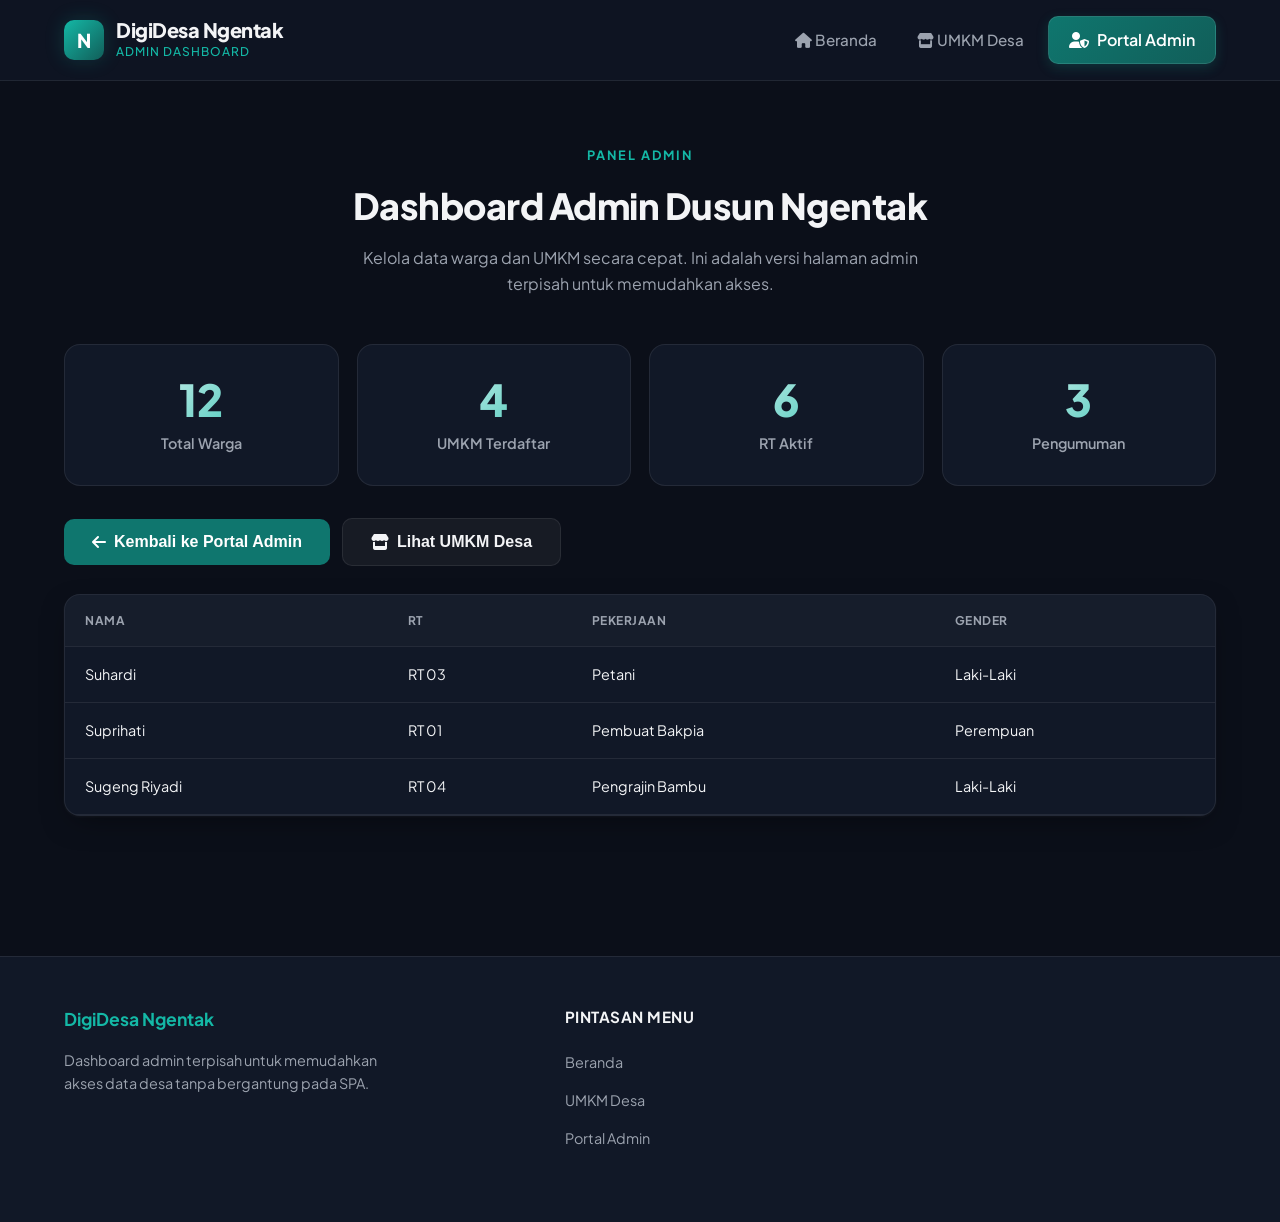
==== admin-dashboard.html @ 4c992d2f "Update site structure: clean landing page, add UMKM and admin pages" ====
<!DOCTYPE html>
<html lang="id">
<head>
    <meta charset="UTF-8">
    <meta name="viewport" content="width=device-width, initial-scale=1.0">
    <title>Dashboard Admin DigiDesa Ngentak</title>
    <link rel="stylesheet" href="https://cdnjs.cloudflare.com/ajax/libs/font-awesome/6.4.0/css/all.min.css">
    <link rel="stylesheet" href="style.css">
</head>
<body>
    <header>
        <div class="container nav-container">
            <a href="index.html" class="logo-wrapper">
                <div class="logo-icon">N</div>
                <div class="logo-text">
                    <span class="logo-title">DigiDesa Ngentak</span>
                    <span class="logo-subtitle">Admin Dashboard</span>
                </div>
            </a>
            <nav>
                <ul class="nav-menu">
                    <li><a href="index.html" class="nav-link"><i class="fa-solid fa-house"></i> Beranda</a></li>
                    <li><a href="umkm.html" class="nav-link"><i class="fa-solid fa-store"></i> UMKM Desa</a></li>
                    <li><a href="portal-admin.html" class="btn-admin"><i class="fa-solid fa-user-shield"></i> Portal Admin</a></li>
                </ul>
            </nav>
        </div>
    </header>
    <main class="container">
        <section class="view-section active animate-fade-in">
            <div class="stats-header">
                <span class="section-tag">Panel Admin</span>
                <h2 class="section-title">Dashboard Admin Dusun Ngentak</h2>
                <p style="color: var(--text-secondary); margin-top: 10px; max-width: 600px; margin-left: auto; margin-right: auto;">Kelola data warga dan UMKM secara cepat. Ini adalah versi halaman admin terpisah untuk memudahkan akses.</p>
            </div>
            <div class="dashboard-summary-cards" style="display:grid; grid-template-columns: repeat(auto-fit,minmax(220px,1fr)); gap:18px; margin-top:24px;">
                <div class="stat-card"><div class="stat-val">12</div><div class="stat-lbl">Total Warga</div></div>
                <div class="stat-card"><div class="stat-val">4</div><div class="stat-lbl">UMKM Terdaftar</div></div>
                <div class="stat-card"><div class="stat-val">6</div><div class="stat-lbl">RT Aktif</div></div>
                <div class="stat-card"><div class="stat-val">3</div><div class="stat-lbl">Pengumuman</div></div>
            </div>
            <div class="action-bar" style="margin-top: 32px; justify-content:flex-start; gap:12px;">
                <button class="btn-primary" onclick="goBack();"><i class="fa-solid fa-arrow-left"></i> Kembali ke Portal Admin</button>
                <button class="btn-secondary" onclick="window.location.href='umkm.html';"><i class="fa-solid fa-store"></i> Lihat UMKM Desa</button>
            </div>
            <div class="table-container" style="margin-top: 28px;">
                <table class="admin-table">
                    <thead>
                        <tr><th>Nama</th><th>RT</th><th>Pekerjaan</th><th>Gender</th></tr>
                    </thead>
                    <tbody>
                        <tr><td>Suhardi</td><td>RT 03</td><td>Petani</td><td>Laki-Laki</td></tr>
                        <tr><td>Suprihati</td><td>RT 01</td><td>Pembuat Bakpia</td><td>Perempuan</td></tr>
                        <tr><td>Sugeng Riyadi</td><td>RT 04</td><td>Pengrajin Bambu</td><td>Laki-Laki</td></tr>
                    </tbody>
                </table>
            </div>
        </section>
    </main>
    <footer>
        <div class="container footer-grid">
            <div class="footer-info">
                <h4 style="color: var(--primary-light);">DigiDesa Ngentak</h4>
                <p>Dashboard admin terpisah untuk memudahkan akses data desa tanpa bergantung pada SPA.</p>
            </div>
            <div class="footer-links">
                <h5>Pintasan Menu</h5>
                <ul class="footer-menu">
                    <li><a href="index.html">Beranda</a></li>
                    <li><a href="umkm.html">UMKM Desa</a></li>
                    <li><a href="portal-admin.html">Portal Admin</a></li>
                </ul>
            </div>
        </div>
    </footer>
    <script>
        function goBack() {
            window.location.href = 'portal-admin.html';
        }
    </script>
</body>
</html>
---- style.css ----
@import url('https://fonts.googleapis.com/css2?family=Plus+Jakarta+Sans:wght@300;400;500;600;700;800&display=swap');

:root {
    /* Color Palette - Emerald Forest & Slate Theme */
    --primary: #0f766e;        /* Dark Teal */
    --primary-light: #14b8a6;  /* Teal Accent */
    --primary-dark: #115e59;
    --primary-glow: rgba(20, 184, 166, 0.15);
    
    --bg-main: #0b0f19;        /* Deep Obsidian */
    --bg-surface: #111827;     /* Slate Dark */
    --bg-card: #1f2937;        /* Lighter Slate */
    --bg-glass: rgba(17, 24, 39, 0.7);
    
    --text-primary: #f3f4f6;   /* Off White */
    --text-secondary: #9ca3af; /* Muted Grey */
    --text-muted: #6b7280;
    
    --border-color: rgba(255, 255, 255, 0.08);
    --border-focus: rgba(20, 184, 166, 0.5);
    
    --success: #10b981;        /* Emerald Green */
    --warning: #f59e0b;        /* Amber */
    --danger: #ef4444;         /* Coral Red */
    --info: #3b82f6;           /* Ocean Blue */
    
    --font-sans: 'Plus Jakarta Sans', -apple-system, BlinkMacSystemFont, "Segoe UI", Roboto, Helvetica, Arial, sans-serif;
    --transition-smooth: all 0.3s cubic-bezier(0.4, 0, 0.2, 1);
    --shadow-premium: 0 10px 30px -10px rgba(0, 0, 0, 0.5), 0 1px 3px rgba(255, 255, 255, 0.05);
    --shadow-glow: 0 0 20px rgba(20, 184, 166, 0.2);
    --radius-lg: 16px;
    --radius-md: 10px;
    --radius-sm: 6px;
}

* {
    margin: 0;
    padding: 0;
    box-sizing: border-box;
}

html {
    scroll-behavior: smooth;
}

body {
    font-family: var(--font-sans);
    background-color: var(--bg-main);
    color: var(--text-primary);
    line-height: 1.6;
    overflow-x: hidden;
}

/* Scrollbar Styling */
::-webkit-scrollbar {
    width: 8px;
    height: 8px;
}
::-webkit-scrollbar-track {
    background: var(--bg-main);
}
::-webkit-scrollbar-thumb {
    background: var(--bg-card);
    border-radius: var(--radius-sm);
}
::-webkit-scrollbar-thumb:hover {
    background: var(--primary-light);
}

/* General Layout Elements */
.container {
    width: 100%;
    max-width: 1200px;
    margin: 0 auto;
    padding: 0 24px;
}

/* Animations */
@keyframes fadeIn {
    from { opacity: 0; transform: translateY(15px); }
    to { opacity: 1; transform: translateY(0); }
}

@keyframes pulseGlow {
    0%, 100% { box-shadow: 0 0 15px rgba(20, 184, 166, 0.2); }
    50% { box-shadow: 0 0 25px rgba(20, 184, 166, 0.4); }
}

.animate-fade-in {
    animation: fadeIn 0.6s cubic-bezier(0.16, 1, 0.3, 1) forwards;
}

/* Header / Navigation */
header {
    background-color: var(--bg-glass);
    backdrop-filter: blur(12px);
    -webkit-backdrop-filter: blur(12px);
    border-bottom: 1px solid var(--border-color);
    position: sticky;
    top: 0;
    z-index: 100;
    transition: var(--transition-smooth);
}

.nav-container {
    display: flex;
    justify-content: space-between;
    align-items: center;
    height: 80px;
}

.logo-wrapper {
    display: flex;
    align-items: center;
    gap: 12px;
    text-decoration: none;
}

.logo-icon {
    width: 40px;
    height: 40px;
    background: linear-gradient(135deg, var(--primary-light), var(--primary-dark));
    border-radius: var(--radius-md);
    display: flex;
    align-items: center;
    justify-content: center;
    color: white;
    font-weight: 800;
    font-size: 1.2rem;
    box-shadow: var(--shadow-glow);
}

.logo-text {
    display: flex;
    flex-direction: column;
}

.logo-title {
    font-size: 1.25rem;
    font-weight: 800;
    color: var(--text-primary);
    letter-spacing: -0.5px;
    line-height: 1.2;
}

.logo-subtitle {
    font-size: 0.75rem;
    font-weight: 500;
    color: var(--primary-light);
    text-transform: uppercase;
    letter-spacing: 1px;
}

.nav-menu {
    display: flex;
    list-style: none;
    gap: 8px;
    align-items: center;
}

.nav-link {
    color: var(--text-secondary);
    text-decoration: none;
    padding: 10px 16px;
    font-size: 0.95rem;
    font-weight: 500;
    border-radius: var(--radius-sm);
    transition: var(--transition-smooth);
}

.nav-link:hover, .nav-link.active {
    color: var(--text-primary);
    background-color: rgba(255, 255, 255, 0.05);
}

.nav-link.active {
    color: var(--primary-light);
    border-bottom: 2px solid var(--primary-light);
    border-radius: var(--radius-sm) var(--radius-sm) 0 0;
    background-color: transparent;
}

.btn-admin {
    background: linear-gradient(135deg, var(--primary), var(--primary-dark));
    color: white;
    padding: 10px 20px;
    border-radius: var(--radius-md);
    font-weight: 600;
    display: flex;
    align-items: center;
    gap: 8px;
    text-decoration: none;
    border: 1px solid rgba(255, 255, 255, 0.1);
    box-shadow: 0 4px 12px rgba(15, 118, 110, 0.3);
    transition: var(--transition-smooth);
}

.btn-admin:hover {
    background: linear-gradient(135deg, var(--primary-light), var(--primary));
    transform: translateY(-2px);
    box-shadow: 0 6px 20px rgba(20, 184, 166, 0.4);
}

/* Sections - SPA Views Control */
.view-section {
    display: none;
    padding: 60px 0;
}

.view-section.active {
    display: block;
    animation: fadeIn 0.5s ease-out;
}

/* Hero Section */
.hero {
    display: grid;
    grid-template-columns: 1.2fr 0.8fr;
    gap: 48px;
    align-items: center;
    padding: 40px 0 80px 0;
}

.hero-content h1 {
    font-size: 3.5rem;
    font-weight: 800;
    line-height: 1.15;
    margin-bottom: 24px;
    background: linear-gradient(to right, var(--text-primary), var(--primary-light));
    -webkit-background-clip: text;
    -webkit-text-fill-color: transparent;
    letter-spacing: -1.5px;
}

.hero-content p {
    font-size: 1.15rem;
    color: var(--text-secondary);
    margin-bottom: 36px;
    max-width: 580px;
}

.hero-actions {
    display: flex;
    gap: 16px;
}

.btn-primary {
    background-color: var(--primary);
    color: white;
    border: none;
    padding: 14px 28px;
    border-radius: var(--radius-md);
    font-weight: 600;
    font-size: 1rem;
    cursor: pointer;
    transition: var(--transition-smooth);
    display: flex;
    align-items: center;
    gap: 8px;
    text-decoration: none;
}

.btn-primary:hover {
    background-color: var(--primary-light);
    transform: translateY(-2px);
    box-shadow: var(--shadow-glow);
}

.btn-secondary {
    background-color: rgba(255, 255, 255, 0.05);
    color: var(--text-primary);
    border: 1px solid var(--border-color);
    padding: 14px 28px;
    border-radius: var(--radius-md);
    font-weight: 600;
    font-size: 1rem;
    cursor: pointer;
    transition: var(--transition-smooth);
    display: flex;
    align-items: center;
    gap: 8px;
    text-decoration: none;
}

.btn-secondary:hover {
    background-color: rgba(255, 255, 255, 0.1);
    border-color: var(--text-secondary);
}

.hero-image-container {
    position: relative;
    height: 380px;
    border-radius: var(--radius-lg);
    background: linear-gradient(135deg, var(--bg-surface), var(--bg-card));
    border: 1px solid var(--border-color);
    overflow: hidden;
    display: flex;
    align-items: center;
    justify-content: center;
    box-shadow: var(--shadow-premium);
}

.hero-illustration {
    width: 80%;
    height: 80%;
    opacity: 0.85;
}

/* Statistics Grid */
.stats-header {
    text-align: center;
    margin-bottom: 48px;
}

.section-tag {
    font-size: 0.8rem;
    font-weight: 700;
    text-transform: uppercase;
    letter-spacing: 2px;
    color: var(--primary-light);
    display: inline-block;
    margin-bottom: 12px;
}

.section-title {
    font-size: 2.25rem;
    font-weight: 800;
    letter-spacing: -0.5px;
}

.stats-grid {
    display: grid;
    grid-template-columns: repeat(auto-fit, minmax(220px, 1fr));
    gap: 24px;
    margin-bottom: 60px;
}

.stat-card {
    background-color: var(--bg-surface);
    border: 1px solid var(--border-color);
    border-radius: var(--radius-lg);
    padding: 30px 24px;
    text-align: center;
    transition: var(--transition-smooth);
    position: relative;
    overflow: hidden;
}

.stat-card::before {
    content: '';
    position: absolute;
    top: 0;
    left: 0;
    width: 100%;
    height: 4px;
    background: linear-gradient(90deg, var(--primary-light), var(--primary));
    transform: scaleX(0);
    transform-origin: left;
    transition: var(--transition-smooth);
}

.stat-card:hover {
    transform: translateY(-5px);
    border-color: rgba(20, 184, 166, 0.3);
    box-shadow: var(--shadow-premium);
}

.stat-card:hover::before {
    transform: scaleX(1);
}

.stat-val {
    font-size: 2.75rem;
    font-weight: 800;
    color: var(--text-primary);
    line-height: 1.1;
    margin-bottom: 8px;
    background: linear-gradient(135deg, #ffffff, var(--primary-light));
    -webkit-background-clip: text;
    -webkit-text-fill-color: transparent;
}

.stat-lbl {
    font-size: 0.9rem;
    color: var(--text-secondary);
    font-weight: 600;
}

/* Visualization Panel */
.visuals-container {
    display: grid;
    grid-template-columns: 1fr 1fr;
    gap: 32px;
    margin-bottom: 80px;
}

@media (max-width: 768px) {
    .hero {
        grid-template-columns: 1fr;
        text-align: center;
        gap: 32px;
    }
    .hero-content p {
        margin-left: auto;
        margin-right: auto;
    }
    .hero-actions {
        justify-content: center;
    }
    .visuals-container {
        grid-template-columns: 1fr;
    }
}

.chart-card {
    background-color: var(--bg-surface);
    border: 1px solid var(--border-color);
    border-radius: var(--radius-lg);
    padding: 32px;
}

.chart-title {
    font-size: 1.2rem;
    font-weight: 700;
    margin-bottom: 24px;
    display: flex;
    justify-content: space-between;
    align-items: center;
}

.chart-title span {
    color: var(--primary-light);
    font-size: 0.85rem;
    font-weight: 500;
}

/* Custom CSS Charts */
.gender-chart {
    display: flex;
    align-items: center;
    gap: 16px;
    height: 160px;
    justify-content: space-around;
}

.gender-col {
    display: flex;
    flex-direction: column;
    align-items: center;
    gap: 12px;
    width: 100px;
}

.gender-bar-wrapper {
    height: 100px;
    width: 32px;
    background-color: rgba(255, 255, 255, 0.05);
    border-radius: 20px;
    position: relative;
    overflow: hidden;
}

.gender-bar {
    position: absolute;
    bottom: 0;
    left: 0;
    width: 100%;
    border-radius: 20px;
    transition: height 1s ease-out;
}

.gender-bar.male {
    background: linear-gradient(0deg, #3b82f6, #60a5fa);
}

.gender-bar.female {
    background: linear-gradient(0deg, #ef4444, #f87171);
}

.gender-label {
    font-size: 0.85rem;
    font-weight: 600;
    text-align: center;
}

.gender-label small {
    display: block;
    color: var(--text-secondary);
    font-size: 0.75rem;
    margin-top: 2px;
}

.distribution-list {
    display: flex;
    flex-direction: column;
    gap: 16px;
}

.dist-item {
    display: flex;
    flex-direction: column;
    gap: 6px;
}

.dist-header {
    display: flex;
    justify-content: space-between;
    font-size: 0.85rem;
    font-weight: 600;
}

.dist-label {
    color: var(--text-secondary);
}

.dist-val {
    color: var(--text-primary);
}

.dist-bar-bg {
    height: 8px;
    background-color: rgba(255, 255, 255, 0.05);
    border-radius: 4px;
    overflow: hidden;
}

.dist-bar-fill {
    height: 100%;
    background: linear-gradient(90deg, var(--primary-light), var(--primary));
    border-radius: 4px;
    width: 0;
    transition: width 1s ease-out;
}

/* Announcement and Blogs section */
.blog-section {
    padding: 60px 0;
    border-top: 1px solid var(--border-color);
}

.blog-grid {
    display: grid;
    grid-template-columns: repeat(auto-fit, minmax(320px, 1fr));
    gap: 32px;
    margin-top: 40px;
}

.blog-card {
    background-color: var(--bg-surface);
    border: 1px solid var(--border-color);
    border-radius: var(--radius-lg);
    overflow: hidden;
    transition: var(--transition-smooth);
    display: flex;
    flex-direction: column;
}

.blog-card:hover {
    transform: translateY(-5px);
    border-color: rgba(20, 184, 166, 0.2);
    box-shadow: var(--shadow-premium);
}

.blog-media {
    height: 200px;
    background: linear-gradient(135deg, var(--bg-card), var(--bg-surface));
    position: relative;
    display: flex;
    align-items: center;
    justify-content: center;
    color: var(--text-muted);
}

.blog-tag {
    position: absolute;
    top: 16px;
    left: 16px;
    background-color: var(--primary);
    color: white;
    font-size: 0.75rem;
    font-weight: 700;
    padding: 4px 10px;
    border-radius: var(--radius-sm);
    text-transform: uppercase;
}

.blog-body {
    padding: 24px;
    display: flex;
    flex-direction: column;
    flex-grow: 1;
}

.blog-date {
    font-size: 0.8rem;
    color: var(--text-muted);
    margin-bottom: 8px;
    display: flex;
    align-items: center;
    gap: 6px;
}

.blog-title {
    font-size: 1.25rem;
    font-weight: 700;
    margin-bottom: 12px;
    line-height: 1.4;
    color: var(--text-primary);
}

.blog-summary {
    font-size: 0.95rem;
    color: var(--text-secondary);
    margin-bottom: 20px;
    flex-grow: 1;
}

/* Footer styling */
footer {
    background-color: var(--bg-surface);
    border-top: 1px solid var(--border-color);
    padding: 48px 0 32px 0;
    margin-top: 80px;
}

.footer-grid {
    display: grid;
    grid-template-columns: 1.5fr 1fr 1fr;
    gap: 48px;
    margin-bottom: 40px;
}

@media (max-width: 768px) {
    .footer-grid {
        grid-template-columns: 1fr;
        gap: 32px;
    }
}

.footer-info h4 {
    font-size: 1.1rem;
    font-weight: 700;
    margin-bottom: 16px;
}

.footer-info p {
    color: var(--text-secondary);
    font-size: 0.9rem;
    margin-bottom: 16px;
    max-width: 320px;
}

.footer-links h5 {
    color: var(--text-primary);
    font-size: 0.95rem;
    font-weight: 700;
    margin-bottom: 20px;
    text-transform: uppercase;
    letter-spacing: 0.5px;
}

.footer-menu {
    list-style: none;
    display: flex;
    flex-direction: column;
    gap: 12px;
}

.footer-menu a {
    color: var(--text-secondary);
    text-decoration: none;
    font-size: 0.9rem;
    transition: var(--transition-smooth);
}

.footer-menu a:hover {
    color: var(--primary-light);
    padding-left: 4px;
}

.footer-bottom {
    border-top: 1px solid var(--border-color);
    padding-top: 24px;
    display: flex;
    justify-content: space-between;
    align-items: center;
    color: var(--text-muted);
    font-size: 0.85rem;
}

/* UMKM Showcase Page styling */
.search-filter-bar {
    background-color: var(--bg-surface);
    border: 1px solid var(--border-color);
    border-radius: var(--radius-lg);
    padding: 24px;
    margin-bottom: 40px;
    display: flex;
    gap: 16px;
    align-items: center;
    justify-content: space-between;
}

@media (max-width: 768px) {
    .search-filter-bar {
        flex-direction: column;
        align-items: stretch;
    }
}

.search-input-wrapper {
    position: relative;
    flex-grow: 1;
    max-width: 500px;
}

.search-input {
    width: 100%;
    background-color: var(--bg-card);
    border: 1px solid var(--border-color);
    border-radius: var(--radius-md);
    padding: 12px 16px 12px 42px;
    color: var(--text-primary);
    font-family: var(--font-sans);
    font-size: 0.95rem;
    transition: var(--transition-smooth);
}

.search-input:focus {
    outline: none;
    border-color: var(--primary-light);
    box-shadow: 0 0 0 2px var(--primary-glow);
}

.search-icon {
    position: absolute;
    left: 14px;
    top: 50%;
    transform: translateY(-50%);
    color: var(--text-muted);
    pointer-events: none;
}

.filter-group {
    display: flex;
    gap: 8px;
    overflow-x: auto;
    padding-bottom: 4px;
}

.filter-btn {
    background-color: var(--bg-card);
    border: 1px solid var(--border-color);
    color: var(--text-secondary);
    padding: 8px 18px;
    border-radius: 20px;
    font-size: 0.85rem;
    font-weight: 600;
    cursor: pointer;
    white-space: nowrap;
    transition: var(--transition-smooth);
}

.filter-btn:hover {
    color: var(--text-primary);
    border-color: var(--text-secondary);
}

.filter-btn.active {
    background-color: var(--primary);
    border-color: var(--primary-light);
    color: white;
}

/* UMKM Grid & Card */
.umkm-grid {
    display: grid;
    grid-template-columns: repeat(auto-fill, minmax(280px, 1fr));
    gap: 32px;
}

.umkm-card {
    background-color: var(--bg-surface);
    border: 1px solid var(--border-color);
    border-radius: var(--radius-lg);
    overflow: hidden;
    transition: var(--transition-smooth);
    display: flex;
    flex-direction: column;
}

.umkm-card:hover {
    transform: translateY(-5px);
    border-color: rgba(20, 184, 166, 0.3);
    box-shadow: var(--shadow-premium);
}

.umkm-image {
    height: 180px;
    background-size: cover;
    background-position: center;
    background-color: var(--bg-card);
    position: relative;
    display: flex;
    align-items: center;
    justify-content: center;
}

.umkm-image-fallback {
    width: 100%;
    height: 100%;
    background: linear-gradient(135deg, var(--bg-card), var(--primary-glow));
    display: flex;
    flex-direction: column;
    align-items: center;
    justify-content: center;
    color: var(--primary-light);
}

.umkm-image-fallback-icon {
    font-size: 2.5rem;
    margin-bottom: 8px;
}

.umkm-image-fallback-text {
    font-size: 0.8rem;
    font-weight: 700;
    text-transform: uppercase;
    letter-spacing: 1px;
    opacity: 0.8;
}

.umkm-badge {
    position: absolute;
    top: 16px;
    right: 16px;
    background-color: rgba(11, 15, 25, 0.8);
    backdrop-filter: blur(4px);
    color: var(--primary-light);
    border: 1px solid rgba(20, 184, 166, 0.3);
    font-size: 0.75rem;
    font-weight: 700;
    padding: 4px 12px;
    border-radius: 20px;
}

.umkm-content {
    padding: 24px;
    display: flex;
    flex-direction: column;
    flex-grow: 1;
}

.umkm-title {
    font-size: 1.2rem;
    font-weight: 700;
    margin-bottom: 8px;
    color: var(--text-primary);
}

.umkm-owner {
    font-size: 0.8rem;
    color: var(--text-muted);
    margin-bottom: 12px;
    display: flex;
    align-items: center;
    gap: 6px;
}

.umkm-desc {
    font-size: 0.9rem;
    color: var(--text-secondary);
    line-height: 1.5;
    margin-bottom: 20px;
    flex-grow: 1;
}

.btn-contact {
    width: 100%;
    background-color: #25d366; /* WhatsApp Green */
    color: white;
    border: none;
    border-radius: var(--radius-md);
    padding: 12px;
    font-weight: 700;
    font-size: 0.9rem;
    cursor: pointer;
    display: flex;
    align-items: center;
    justify-content: center;
    gap: 8px;
    text-decoration: none;
    transition: var(--transition-smooth);
}

.btn-contact:hover {
    background-color: #128c7e;
    box-shadow: 0 4px 12px rgba(37, 211, 102, 0.3);
}

/* Admin Login view */
.login-container {
    max-width: 420px;
    margin: 60px auto;
    background-color: var(--bg-surface);
    border: 1px solid var(--border-color);
    border-radius: var(--radius-lg);
    padding: 40px;
    box-shadow: var(--shadow-premium);
}

.login-header {
    text-align: center;
    margin-bottom: 32px;
}

.login-header h2 {
    font-size: 1.75rem;
    font-weight: 800;
    margin-bottom: 8px;
}

.login-header p {
    color: var(--text-secondary);
    font-size: 0.9rem;
}

.form-group {
    margin-bottom: 20px;
}

.form-label {
    display: block;
    font-size: 0.85rem;
    font-weight: 600;
    color: var(--text-secondary);
    margin-bottom: 8px;
}

.form-input {
    width: 100%;
    background-color: var(--bg-card);
    border: 1px solid var(--border-color);
    border-radius: var(--radius-md);
    padding: 12px 16px;
    color: var(--text-primary);
    font-family: var(--font-sans);
    transition: var(--transition-smooth);
}

.form-input:focus {
    outline: none;
    border-color: var(--primary-light);
    box-shadow: 0 0 0 2px var(--primary-glow);
}

.btn-submit {
    width: 100%;
    background: linear-gradient(135deg, var(--primary), var(--primary-dark));
    color: white;
    border: 1px solid rgba(255, 255, 255, 0.1);
    padding: 14px;
    border-radius: var(--radius-md);
    font-weight: 700;
    cursor: pointer;
    font-size: 1rem;
    transition: var(--transition-smooth);
    margin-top: 10px;
}

.btn-submit:hover {
    background: linear-gradient(135deg, var(--primary-light), var(--primary));
    box-shadow: var(--shadow-glow);
}

.login-error {
    background-color: rgba(239, 68, 68, 0.1);
    border: 1px solid rgba(239, 68, 68, 0.2);
    color: var(--danger);
    font-size: 0.85rem;
    padding: 12px;
    border-radius: var(--radius-sm);
    margin-bottom: 20px;
    display: none;
}

/* Admin Dashboard layout */
.admin-layout {
    display: grid;
    grid-template-columns: 260px 1fr;
    gap: 32px;
    min-height: 70vh;
}

@media (max-width: 992px) {
    .admin-layout {
        grid-template-columns: 1fr;
    }
}

.admin-sidebar {
    background-color: var(--bg-surface);
    border: 1px solid var(--border-color);
    border-radius: var(--radius-lg);
    padding: 24px;
    display: flex;
    flex-direction: column;
    gap: 8px;
    height: fit-content;
}

.sidebar-btn {
    background: none;
    border: none;
    text-align: left;
    padding: 12px 16px;
    color: var(--text-secondary);
    border-radius: var(--radius-md);
    font-size: 0.95rem;
    font-weight: 600;
    cursor: pointer;
    display: flex;
    align-items: center;
    gap: 12px;
    transition: var(--transition-smooth);
}

.sidebar-btn:hover {
    color: var(--text-primary);
    background-color: rgba(255, 255, 255, 0.03);
}

.sidebar-btn.active {
    color: white;
    background-color: var(--primary);
    box-shadow: 0 4px 12px rgba(15, 118, 110, 0.2);
}

.sidebar-divider {
    height: 1px;
    background-color: var(--border-color);
    margin: 16px 0;
}

.admin-main {
    display: flex;
    flex-direction: column;
    gap: 24px;
}

.admin-tab-content {
    display: none;
}

.admin-tab-content.active {
    display: block;
    animation: fadeIn 0.4s ease-out;
}

.dashboard-summary-cards {
    display: grid;
    grid-template-columns: repeat(auto-fit, minmax(200px, 1fr));
    gap: 20px;
    margin-bottom: 24px;
}

.action-bar {
    display: flex;
    justify-content: space-between;
    align-items: center;
    gap: 16px;
    margin-bottom: 20px;
}

@media (max-width: 576px) {
    .action-bar {
        flex-direction: column;
        align-items: stretch;
    }
}

.table-container {
    background-color: var(--bg-surface);
    border: 1px solid var(--border-color);
    border-radius: var(--radius-lg);
    overflow-x: auto;
    box-shadow: var(--shadow-premium);
}

.admin-table {
    width: 100%;
    border-collapse: collapse;
    text-align: left;
    font-size: 0.9rem;
}

.admin-table th {
    background-color: rgba(255, 255, 255, 0.02);
    border-bottom: 1px solid var(--border-color);
    color: var(--text-secondary);
    font-weight: 700;
    padding: 16px 20px;
    text-transform: uppercase;
    font-size: 0.75rem;
    letter-spacing: 0.5px;
}

.admin-table td {
    padding: 16px 20px;
    border-bottom: 1px solid var(--border-color);
    color: var(--text-primary);
}

.admin-table tr:hover td {
    background-color: rgba(255, 255, 255, 0.01);
}

.nik-badge {
    background-color: var(--bg-card);
    border: 1px solid var(--border-color);
    padding: 4px 8px;
    border-radius: var(--radius-sm);
    font-family: monospace;
    font-size: 0.85rem;
    letter-spacing: 0.5px;
    color: var(--primary-light);
}

.tag-badge {
    display: inline-block;
    padding: 4px 10px;
    border-radius: 12px;
    font-size: 0.75rem;
    font-weight: 700;
}

.tag-badge.male {
    background-color: rgba(59, 130, 246, 0.15);
    color: #60a5fa;
}

.tag-badge.female {
    background-color: rgba(239, 68, 68, 0.15);
    color: #f87171;
}

.actions-cell {
    display: flex;
    gap: 8px;
}

.btn-icon {
    width: 32px;
    height: 32px;
    border-radius: var(--radius-sm);
    display: flex;
    align-items: center;
    justify-content: center;
    border: 1px solid var(--border-color);
    background-color: var(--bg-card);
    color: var(--text-secondary);
    cursor: pointer;
    transition: var(--transition-smooth);
}

.btn-icon:hover.edit {
    color: var(--warning);
    border-color: rgba(245, 158, 11, 0.3);
    background-color: rgba(245, 158, 11, 0.05);
}

.btn-icon:hover.delete {
    color: var(--danger);
    border-color: rgba(239, 68, 68, 0.3);
    background-color: rgba(239, 68, 68, 0.05);
}

/* Modals */
.modal-overlay {
    position: fixed;
    top: 0;
    left: 0;
    width: 100vw;
    height: 100vh;
    background-color: rgba(0, 0, 0, 0.8);
    backdrop-filter: blur(6px);
    display: none;
    align-items: center;
    justify-content: center;
    z-index: 1000;
}

.modal-overlay.active {
    display: flex;
}

.modal-content {
    background-color: var(--bg-surface);
    border: 1px solid var(--border-color);
    border-radius: var(--radius-lg);
    width: 90%;
    max-width: 560px;
    max-height: 85vh;
    overflow-y: auto;
    box-shadow: var(--shadow-premium);
    animation: fadeIn 0.3s cubic-bezier(0.16, 1, 0.3, 1) forwards;
}

.modal-header {
    padding: 24px 32px;
    border-bottom: 1px solid var(--border-color);
    display: flex;
    justify-content: space-between;
    align-items: center;
}

.modal-title {
    font-size: 1.25rem;
    font-weight: 800;
}

.modal-close {
    background: none;
    border: none;
    color: var(--text-secondary);
    font-size: 1.5rem;
    cursor: pointer;
    transition: var(--transition-smooth);
}

.modal-close:hover {
    color: var(--text-primary);
}

.modal-body {
    padding: 32px;
}

.form-row {
    display: grid;
    grid-template-columns: 1fr 1fr;
    gap: 16px;
}

@media (max-width: 576px) {
    .form-row {
        grid-template-columns: 1fr;
    }
}

.modal-footer {
    padding: 20px 32px;
    border-top: 1px solid var(--border-color);
    display: flex;
    justify-content: flex-end;
    gap: 12px;
}

/* Toast Notifications */
.toast-container {
    position: fixed;
    bottom: 24px;
    right: 24px;
    z-index: 1100;
    display: flex;
    flex-direction: column;
    gap: 12px;
}

.toast {
    background-color: var(--bg-surface);
    border-left: 4px solid var(--primary-light);
    border-radius: var(--radius-sm);
    color: var(--text-primary);
    padding: 16px 24px;
    box-shadow: var(--shadow-premium);
    display: flex;
    align-items: center;
    gap: 12px;
    transform: translateX(120%);
    transition: transform 0.3s cubic-bezier(0.175, 0.885, 0.32, 1.275);
    min-width: 280px;
}

.toast.show {
    transform: translateX(0);
}

.toast.success {
    border-left-color: var(--success);
}

.toast.danger {
    border-left-color: var(--danger);
}

/* CSS Grid helper */
.grid-2 {
    display: grid;
    grid-template-columns: 1fr 1fr;
    gap: 24px;
}

@media (max-width: 768px) {
    .grid-2 {
        grid-template-columns: 1fr;
    }
}
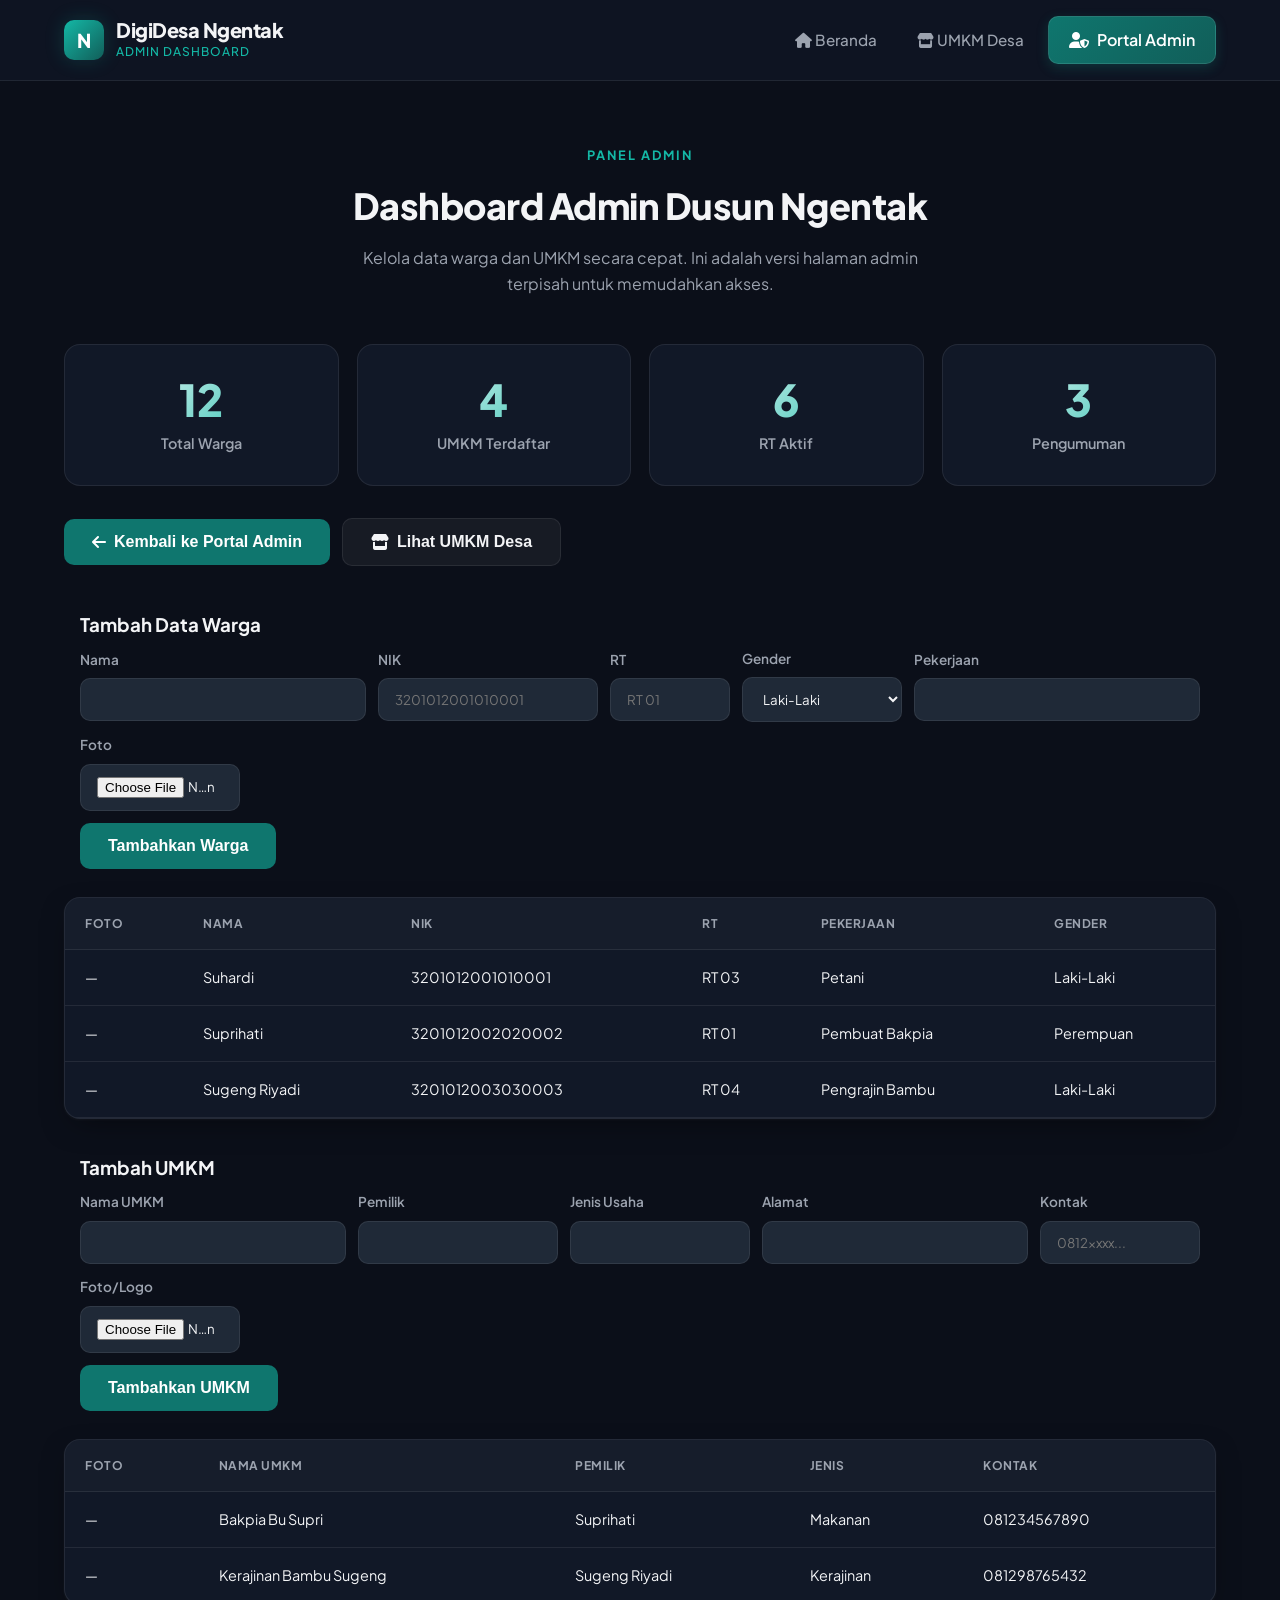
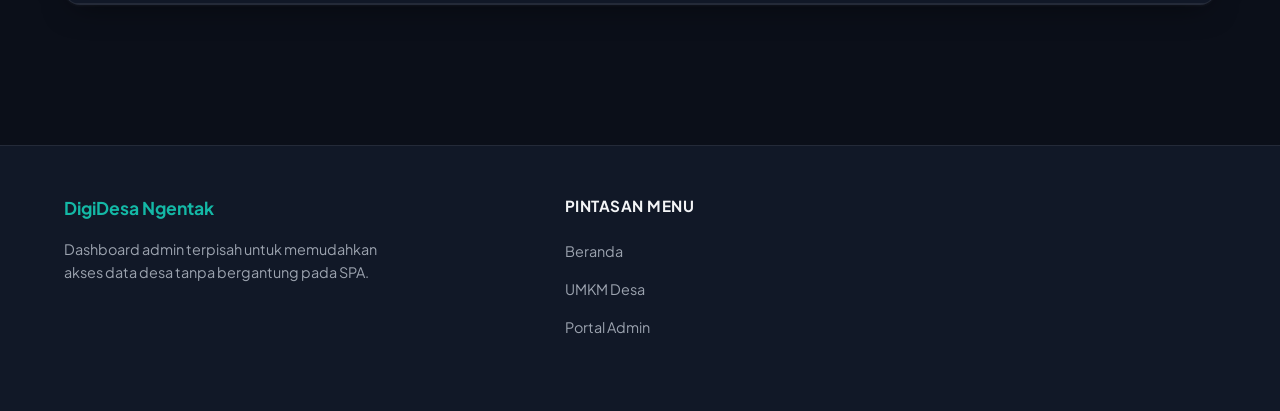
==== commit ccb40806: "feat(admin): add citizen & UMKM forms, photo previews, NIK, and detail modal" ====
--- a/admin-dashboard.html
+++ b/admin-dashboard.html
@@ -34,8 +34,8 @@
                 <p style="color: var(--text-secondary); margin-top: 10px; max-width: 600px; margin-left: auto; margin-right: auto;">Kelola data warga dan UMKM secara cepat. Ini adalah versi halaman admin terpisah untuk memudahkan akses.</p>
             </div>
             <div class="dashboard-summary-cards" style="display:grid; grid-template-columns: repeat(auto-fit,minmax(220px,1fr)); gap:18px; margin-top:24px;">
-                <div class="stat-card"><div class="stat-val">12</div><div class="stat-lbl">Total Warga</div></div>
-                <div class="stat-card"><div class="stat-val">4</div><div class="stat-lbl">UMKM Terdaftar</div></div>
+                <div class="stat-card"><div class="stat-val" id="total-warga">12</div><div class="stat-lbl">Total Warga</div></div>
+                <div class="stat-card"><div class="stat-val" id="total-umkm">4</div><div class="stat-lbl">UMKM Terdaftar</div></div>
                 <div class="stat-card"><div class="stat-val">6</div><div class="stat-lbl">RT Aktif</div></div>
                 <div class="stat-card"><div class="stat-val">3</div><div class="stat-lbl">Pengumuman</div></div>
             </div>
@@ -43,15 +43,129 @@
                 <button class="btn-primary" onclick="goBack();"><i class="fa-solid fa-arrow-left"></i> Kembali ke Portal Admin</button>
                 <button class="btn-secondary" onclick="window.location.href='umkm.html';"><i class="fa-solid fa-store"></i> Lihat UMKM Desa</button>
             </div>
-            <div class="table-container" style="margin-top: 28px;">
+            <!-- Form untuk menambahkan administrasi warga -->
+            <div class="form-container" style="margin-top: 28px; display:grid; gap:18px;">
+                <div class="form-card" style="padding:16px; border-radius:8px; background:var(--surface); box-shadow: var(--shadow-soft);">
+                    <h3 style="margin:0 0 8px 0;">Tambah Data Warga</h3>
+                    <form id="citizen-form">
+                        <div style="display:flex; gap:12px; flex-wrap:wrap; align-items:center;">
+                            <div style="flex:1; min-width:220px;">
+                                <label class="form-label">Nama</label>
+                                <input id="c-name" class="form-input" required>
+                            </div>
+                            <div style="width:220px;">
+                                <label class="form-label">NIK</label>
+                                <input id="c-nik" class="form-input" placeholder="3201012001010001" required>
+                            </div>
+                            <div style="width:120px;">
+                                <label class="form-label">RT</label>
+                                <input id="c-rt" class="form-input" placeholder="RT 01" required>
+                            </div>
+                            <div style="width:160px;">
+                                <label class="form-label">Gender</label>
+                                <select id="c-gender" class="form-input">
+                                    <option value="Laki-Laki">Laki-Laki</option>
+                                    <option value="Perempuan">Perempuan</option>
+                                </select>
+                            </div>
+                            <div style="flex:1; min-width:200px;">
+                                <label class="form-label">Pekerjaan</label>
+                                <input id="c-pekerjaan" class="form-input">
+                            </div>
+                            <div style="width:160px;">
+                                <label class="form-label">Foto</label>
+                                <input id="c-photo" type="file" accept="image/*" class="form-input">
+                            </div>
+                            <div style="width:72px;">
+                                <img id="photo-preview" src="" alt="Preview" style="display:none; width:64px; height:64px; object-fit:cover; border-radius:6px;">
+                            </div>
+                        </div>
+                        <div style="margin-top:12px;">
+                            <button type="submit" class="btn-primary">Tambahkan Warga</button>
+                        </div>
+                    </form>
+                </div>
+            </div>
+
+            <div class="table-container" style="margin-top: 12px;">
                 <table class="admin-table">
                     <thead>
-                        <tr><th>Nama</th><th>RT</th><th>Pekerjaan</th><th>Gender</th></tr>
+                        <tr><th>Foto</th><th>Nama</th><th>NIK</th><th>RT</th><th>Pekerjaan</th><th>Gender</th></tr>
                     </thead>
                     <tbody>
-                        <tr><td>Suhardi</td><td>RT 03</td><td>Petani</td><td>Laki-Laki</td></tr>
-                        <tr><td>Suprihati</td><td>RT 01</td><td>Pembuat Bakpia</td><td>Perempuan</td></tr>
-                        <tr><td>Sugeng Riyadi</td><td>RT 04</td><td>Pengrajin Bambu</td><td>Laki-Laki</td></tr>
+                        <tr><td>—</td><td>Suhardi</td><td>3201012001010001</td><td>RT 03</td><td>Petani</td><td>Laki-Laki</td></tr>
+                        <tr><td>—</td><td>Suprihati</td><td>3201012002020002</td><td>RT 01</td><td>Pembuat Bakpia</td><td>Perempuan</td></tr>
+                        <tr><td>—</td><td>Sugeng Riyadi</td><td>3201012003030003</td><td>RT 04</td><td>Pengrajin Bambu</td><td>Laki-Laki</td></tr>
+                    </tbody>
+                </table>
+            </div>
+
+            <!-- Modal detail warga -->
+            <div id="detail-modal" style="display:none; position:fixed; inset:0; background:rgba(0,0,0,0.5); align-items:center; justify-content:center;">
+                <div style="background:#fff; padding:18px; border-radius:8px; width:min(560px,95%); max-height:90%; overflow:auto; position:relative;">
+                    <button id="detail-close" style="position:absolute; right:10px; top:10px; background:none; border:none; font-size:18px;">✕</button>
+                    <div style="display:flex; gap:12px; align-items:flex-start;">
+                        <img id="detail-photo" src="" alt="Foto" style="width:120px; height:120px; object-fit:cover; border-radius:8px; border:1px solid #eee;">
+                        <div style="flex:1;">
+                            <h3 id="detail-name" style="margin:0 0 6px 0;"></h3>
+                            <p style="margin:0 0 4px 0;"><strong>NIK:</strong> <span id="detail-nik"></span></p>
+                            <p style="margin:0 0 4px 0;"><strong>RT:</strong> <span id="detail-rt"></span></p>
+                            <p style="margin:0 0 4px 0;"><strong>Pekerjaan:</strong> <span id="detail-pekerjaan"></span></p>
+                            <p style="margin:0 0 4px 0;"><strong>Gender:</strong> <span id="detail-gender"></span></p>
+                        </div>
+                    </div>
+                </div>
+            </div>
+
+            <!-- Form dan daftar UMKM -->
+            <div class="form-container" style="margin-top: 18px; display:grid; gap:18px;">
+                <div class="form-card" style="padding:16px; border-radius:8px; background:var(--surface); box-shadow: var(--shadow-soft);">
+                    <h3 style="margin:0 0 8px 0;">Tambah UMKM</h3>
+                    <form id="umkm-form">
+                        <div style="display:flex; gap:12px; flex-wrap:wrap; align-items:center;">
+                            <div style="flex:1; min-width:200px;">
+                                <label class="form-label">Nama UMKM</label>
+                                <input id="u-name" class="form-input" required>
+                            </div>
+                            <div style="width:200px;">
+                                <label class="form-label">Pemilik</label>
+                                <input id="u-owner" class="form-input" required>
+                            </div>
+                            <div style="width:180px;">
+                                <label class="form-label">Jenis Usaha</label>
+                                <input id="u-jenis" class="form-input">
+                            </div>
+                            <div style="flex:1; min-width:220px;">
+                                <label class="form-label">Alamat</label>
+                                <input id="u-alamat" class="form-input">
+                            </div>
+                            <div style="width:160px;">
+                                <label class="form-label">Kontak</label>
+                                <input id="u-kontak" class="form-input" placeholder="0812xxxx...">
+                            </div>
+                            <div style="width:160px;">
+                                <label class="form-label">Foto/Logo</label>
+                                <input id="u-photo" type="file" accept="image/*" class="form-input">
+                            </div>
+                            <div style="width:72px;">
+                                <img id="u-photo-preview" src="" alt="Preview" style="display:none; width:64px; height:64px; object-fit:cover; border-radius:6px;">
+                            </div>
+                        </div>
+                        <div style="margin-top:12px;">
+                            <button type="submit" class="btn-primary">Tambahkan UMKM</button>
+                        </div>
+                    </form>
+                </div>
+            </div>
+
+            <div class="table-container" style="margin-top: 12px;">
+                <table class="admin-table">
+                    <thead>
+                        <tr><th>Foto</th><th>Nama UMKM</th><th>Pemilik</th><th>Jenis</th><th>Kontak</th></tr>
+                    </thead>
+                    <tbody id="umkm-tbody">
+                        <tr><td>—</td><td>Bakpia Bu Supri</td><td>Suprihati</td><td>Makanan</td><td>081234567890</td></tr>
+                        <tr><td>—</td><td>Kerajinan Bambu Sugeng</td><td>Sugeng Riyadi</td><td>Kerajinan</td><td>081298765432</td></tr>
                     </tbody>
                 </table>
             </div>
@@ -78,5 +192,138 @@
             window.location.href = 'portal-admin.html';
         }
     </script>
+    <script>
+        // Photo preview when user selects a file
+        document.getElementById('c-photo').addEventListener('change', function (e) {
+            const file = e.target.files && e.target.files[0];
+            const preview = document.getElementById('photo-preview');
+            if (!file) { preview.style.display = 'none'; preview.src = ''; return; }
+            const reader = new FileReader();
+            reader.onload = function () {
+                preview.src = reader.result;
+                preview.style.display = 'block';
+            };
+            reader.readAsDataURL(file);
+        });
+
+        // Handle adding a new citizen to the table
+        document.getElementById('citizen-form').addEventListener('submit', function (e) {
+            e.preventDefault();
+            const name = document.getElementById('c-name').value.trim();
+            const nik = document.getElementById('c-nik').value.trim();
+            const rt = document.getElementById('c-rt').value.trim();
+            const pekerjaan = document.getElementById('c-pekerjaan').value.trim();
+            const gender = document.getElementById('c-gender').value;
+            const file = document.getElementById('c-photo').files[0];
+            const tbody = document.querySelector('.admin-table tbody');
+
+            function insertRow(imgSrc) {
+                const tr = document.createElement('tr');
+                tr.innerHTML = `
+                    <td>${imgSrc ? `<img src="${imgSrc}" style="width:48px;height:48px;object-fit:cover;border-radius:4px;">` : '—'}</td>
+                    <td>${escapeHtml(name)}</td>
+                    <td>${escapeHtml(nik)}</td>
+                    <td>${escapeHtml(rt)}</td>
+                    <td>${escapeHtml(pekerjaan)}</td>
+                    <td>${escapeHtml(gender)}</td>`;
+                tbody.insertBefore(tr, tbody.firstChild);
+                // attach click handler to open detail modal
+                tr.addEventListener('click', function () {
+                    showDetailModal({ name, nik, rt, pekerjaan, gender, photo: imgSrc });
+                });
+                // Update total warga counter if present
+                const totalEl = document.getElementById('total-warga');
+                if (totalEl) totalEl.textContent = parseInt(totalEl.textContent || '0') + 1;
+                document.getElementById('citizen-form').reset();
+                document.getElementById('photo-preview').style.display = 'none';
+            }
+
+            if (file) {
+                const reader = new FileReader();
+                reader.onload = function () { insertRow(reader.result); };
+                reader.readAsDataURL(file);
+            } else {
+                insertRow('');
+            }
+        });
+
+        // Simple HTML escape
+        function escapeHtml(str) {
+            return String(str)
+                .replace(/&/g, '&amp;')
+                .replace(/</g, '&lt;')
+                .replace(/>/g, '&gt;')
+                .replace(/"/g, '&quot;')
+                .replace(/'/g, '&#039;');
+        }
+
+        // Detail modal functions
+        function showDetailModal(data) {
+            document.getElementById('detail-name').textContent = data.name || '';
+            document.getElementById('detail-nik').textContent = data.nik || '';
+            document.getElementById('detail-rt').textContent = data.rt || '';
+            document.getElementById('detail-pekerjaan').textContent = data.pekerjaan || '';
+            document.getElementById('detail-gender').textContent = data.gender || '';
+            const img = document.getElementById('detail-photo');
+            if (data.photo) { img.src = data.photo; img.style.display = 'block'; } else { img.src = ''; img.style.display = 'none'; }
+            const modal = document.getElementById('detail-modal');
+            modal.style.display = 'flex';
+        }
+        document.getElementById('detail-close').addEventListener('click', function () {
+            document.getElementById('detail-modal').style.display = 'none';
+        });
+        // allow clicking outside content to close
+        document.getElementById('detail-modal').addEventListener('click', function (e) {
+            if (e.target === this) this.style.display = 'none';
+        });
+    </script>
+
+    <script>
+        // UMKM photo preview
+        document.getElementById('u-photo').addEventListener('change', function (e) {
+            const file = e.target.files && e.target.files[0];
+            const preview = document.getElementById('u-photo-preview');
+            if (!file) { preview.style.display = 'none'; preview.src = ''; return; }
+            const reader = new FileReader();
+            reader.onload = function () { preview.src = reader.result; preview.style.display = 'block'; };
+            reader.readAsDataURL(file);
+        });
+
+        // Handle adding UMKM to table
+        document.getElementById('umkm-form').addEventListener('submit', function (e) {
+            e.preventDefault();
+            const name = document.getElementById('u-name').value.trim();
+            const owner = document.getElementById('u-owner').value.trim();
+            const jenis = document.getElementById('u-jenis').value.trim();
+            const alamat = document.getElementById('u-alamat').value.trim();
+            const kontak = document.getElementById('u-kontak').value.trim();
+            const file = document.getElementById('u-photo').files[0];
+            const tbody = document.getElementById('umkm-tbody');
+
+            function insertRow(imgSrc) {
+                const tr = document.createElement('tr');
+                tr.innerHTML = `
+                    <td>${imgSrc ? `<img src="${imgSrc}" style="width:48px;height:48px;object-fit:cover;border-radius:4px;">` : '—'}</td>
+                    <td>${escapeHtml(name)}</td>
+                    <td>${escapeHtml(owner)}</td>
+                    <td>${escapeHtml(jenis)}</td>
+                    <td>${escapeHtml(kontak)}</td>`;
+                tbody.insertBefore(tr, tbody.firstChild);
+                // update total umkm
+                const totalEl = document.getElementById('total-umkm');
+                if (totalEl) totalEl.textContent = parseInt(totalEl.textContent || '0') + 1;
+                document.getElementById('umkm-form').reset();
+                document.getElementById('u-photo-preview').style.display = 'none';
+            }
+
+            if (file) {
+                const reader = new FileReader();
+                reader.onload = function () { insertRow(reader.result); };
+                reader.readAsDataURL(file);
+            } else {
+                insertRow('');
+            }
+        });
+    </script>
 </body>
 </html>
